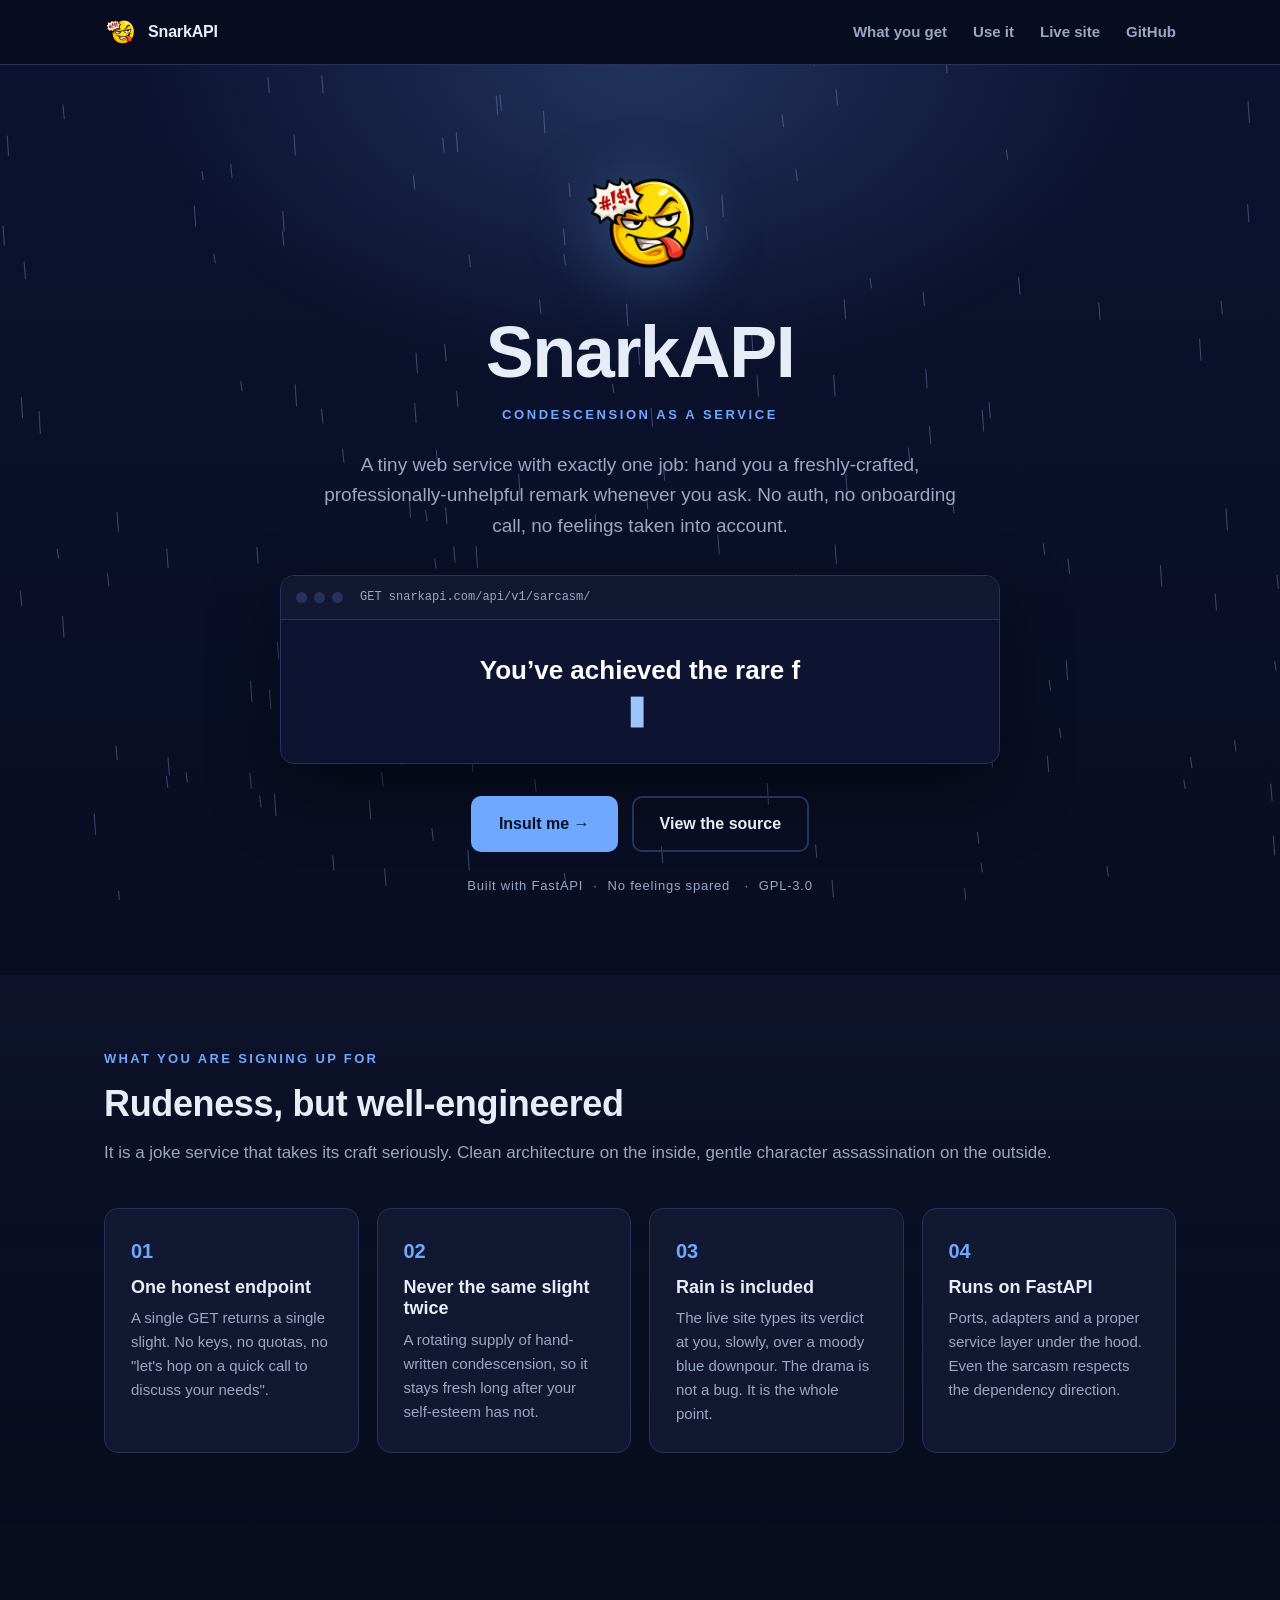
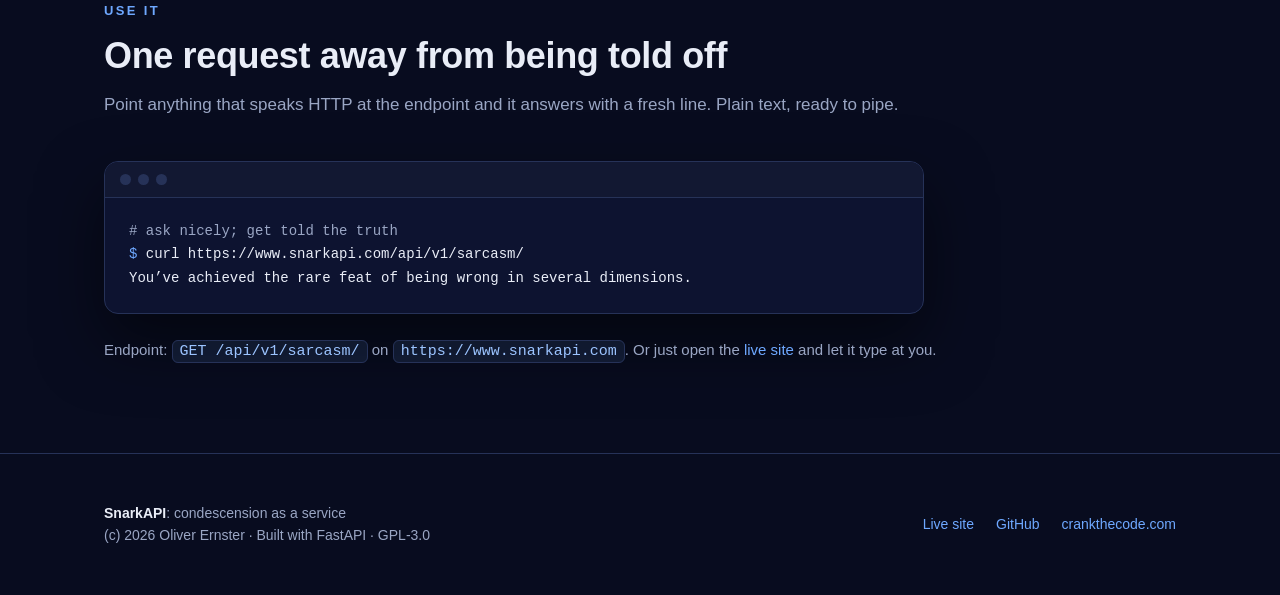
==== docs/index.html @ 436721bc "Support gh pages." ====
<!DOCTYPE html>
<html lang="en">
<head>
<meta charset="utf-8">
<meta name="viewport" content="width=device-width, initial-scale=1">
<title>SnarkAPI: professional-grade condescension, on demand</title>
<meta name="description" content="SnarkAPI is a tiny FastAPI service that hands you a freshly-crafted sarcastic remark on request. One endpoint, no auth, no feelings spared.">
<meta name="keywords" content="SnarkAPI, sarcasm API, snark, FastAPI, developer humour, quotes API, Oliver Ernster">
<meta name="author" content="Oliver Ernster">
<meta name="robots" content="index, follow">
<meta name="theme-color" content="#080c1f">
<link rel="canonical" href="https://oernster.github.io/snark-as-a-service/">
<meta property="og:type" content="website">
<meta property="og:site_name" content="SnarkAPI">
<meta property="og:title" content="SnarkAPI: condescension as a service">
<meta property="og:description" content="A tiny FastAPI service that hands you a freshly-crafted sarcastic remark on request. One endpoint, no auth, no feelings spared.">
<meta property="og:url" content="https://oernster.github.io/snark-as-a-service/">
<meta property="og:image" content="https://oernster.github.io/snark-as-a-service/assets/snarkapi.png">
<meta property="og:image:alt" content="The SnarkAPI mascot: an unimpressed face mid-eye-roll">
<meta name="twitter:card" content="summary">
<meta name="twitter:title" content="SnarkAPI: condescension as a service">
<meta name="twitter:description" content="A tiny FastAPI service that hands you a freshly-crafted sarcastic remark on request.">
<meta name="twitter:image" content="https://oernster.github.io/snark-as-a-service/assets/snarkapi.png">
<link rel="icon" type="image/png" href="assets/snarkapi.png">
<link rel="stylesheet" href="styles.css">
<script type="application/ld+json">{"@context":"https://schema.org","@type":"WebApplication","name":"SnarkAPI","applicationCategory":"DeveloperApplication","operatingSystem":"Any","description":"A tiny FastAPI service that returns a freshly-crafted sarcastic remark on request.","url":"https://www.snarkapi.com/","image":"https://oernster.github.io/snark-as-a-service/assets/snarkapi.png","isAccessibleForFree":true,"offers":{"@type":"Offer","price":"0","priceCurrency":"GBP"},"author":{"@type":"Person","name":"Oliver Ernster","url":"https://www.crankthecode.com/"},"license":"https://www.gnu.org/licenses/gpl-3.0.html"}</script>
</head>
<body>
<canvas id="rain" aria-hidden="true"></canvas>

<header class="nav">
  <div class="container nav-inner">
    <a class="brand" href="#top">
      <img src="assets/snarkapi.png" alt="SnarkAPI icon">SnarkAPI</a>
    <nav class="nav-links">
      <a href="#what">What you get</a>
      <a href="#use">Use it</a>
      <a href="https://www.snarkapi.com/">Live site</a>
      <a href="https://github.com/oernster/snark-as-a-service">GitHub</a>
    </nav>
  </div>
</header>

<main id="top">
  <section class="hero">
    <div class="container">
      <img class="logo" src="assets/snarkapi.png" alt="SnarkAPI icon">
      <h1>SnarkAPI</h1>
      <div class="tagline">Condescension as a Service</div>
      <p class="lede">A tiny web service with exactly one job: hand you a
        freshly-crafted, professionally-unhelpful remark whenever you ask.
        No auth, no onboarding call, no feelings taken into account.</p>

      <div class="demo" aria-label="Live sample of the snark">
        <div class="bar">
          <i></i><i></i><i></i>
          <span class="addr">GET snarkapi.com/api/v1/sarcasm/</span>
        </div>
        <div class="screen" id="demo-screen" aria-live="polite"></div>
      </div>

      <div class="cta">
        <a class="btn btn-primary" href="https://www.snarkapi.com/">Insult me &rarr;</a>
        <a class="btn btn-ghost" href="https://github.com/oernster/snark-as-a-service">View the source</a>
      </div>
      <div class="badges">
        <span>Built with FastAPI</span>·<span>No feelings spared</span>
        ·<span>GPL-3.0</span>
      </div>
    </div>
  </section>

  <section id="what" class="alt">
    <div class="container">
      <div class="eyebrow">What you are signing up for</div>
      <h2 class="section-title">Rudeness, but well-engineered</h2>
      <p class="section-sub">It is a joke service that takes its craft
        seriously. Clean architecture on the inside, gentle character
        assassination on the outside.</p>
      <div class="features">
        <div class="feature">
          <div class="fnum">01</div>
          <h3>One honest endpoint</h3>
          <p>A single GET returns a single slight. No keys, no quotas, no
            "let's hop on a quick call to discuss your needs".</p>
        </div>
        <div class="feature">
          <div class="fnum">02</div>
          <h3>Never the same slight twice</h3>
          <p>A rotating supply of hand-written condescension, so it stays
            fresh long after your self-esteem has not.</p>
        </div>
        <div class="feature">
          <div class="fnum">03</div>
          <h3>Rain is included</h3>
          <p>The live site types its verdict at you, slowly, over a moody
            blue downpour. The drama is not a bug. It is the whole point.</p>
        </div>
        <div class="feature">
          <div class="fnum">04</div>
          <h3>Runs on FastAPI</h3>
          <p>Ports, adapters and a proper service layer under the hood.
            Even the sarcasm respects the dependency direction.</p>
        </div>
      </div>
    </div>
  </section>

  <section id="use">
    <div class="container">
      <div class="eyebrow">Use it</div>
      <h2 class="section-title">One request away from being told off</h2>
      <p class="section-sub">Point anything that speaks HTTP at the endpoint
        and it answers with a fresh line. Plain text, ready to pipe.</p>
      <div class="terminal">
        <div class="bar"><i></i><i></i><i></i></div>
        <pre><span class="cmt"># ask nicely; get told the truth</span>
<span class="prompt">$</span> curl https://www.snarkapi.com/api/v1/sarcasm/
You&#8217;ve achieved the rare feat of being wrong in several dimensions.</pre>
      </div>
      <p class="endpoint">Endpoint: <code>GET /api/v1/sarcasm/</code> on
        <code>https://www.snarkapi.com</code>. Or just open the
        <a href="https://www.snarkapi.com/">live site</a> and let it type at you.</p>
    </div>
  </section>
</main>

<footer>
  <div class="container footer-inner">
    <div>
      <strong>SnarkAPI</strong>: condescension as a service<br>
      (c) 2026 Oliver Ernster · Built with FastAPI · GPL-3.0
    </div>
    <div class="footer-links">
      <a href="https://www.snarkapi.com/">Live site</a>
      <a href="https://github.com/oernster/snark-as-a-service">GitHub</a>
      <a href="https://www.crankthecode.com/">crankthecode.com</a>
    </div>
  </div>
</footer>

<script>
  // Demo typewriter: cycles a few sample lines to show what the live site does.
  // These are sample lines for the landing only; the real supply lives in the
  // service. Type -> hold -> wipe -> next, forever.
  (() => {
    const screen = document.getElementById('demo-screen')
    if (!screen) return

    const SAMPLES = [
      'You’ve achieved the rare feat of being wrong in several dimensions.',
      'You treat regression like a form of nostalgia.',
      'You scale systems like someone rearranging saltshakers.',
      'Your DR strategy involves hope and hard drives from 2012.',
      'Your app has unlimited potential. Unfortunately, it is mostly theoretical.',
    ]
    const TYPE_MS = 55
    const DELETE_MS = 26
    const HOLD_MS = 2600
    const GAP_MS = 500

    const textNode = document.createTextNode('')
    const caret = document.createElement('span')
    caret.className = 'caret'
    caret.setAttribute('aria-hidden', 'true')
    caret.textContent = '▋'
    screen.appendChild(textNode)
    screen.appendChild(caret)

    let idx = 0
    let i = 0
    let phase = 'typing'
    const current = () => SAMPLES[idx % SAMPLES.length]

    function tick() {
      const text = current()
      if (phase === 'typing') {
        i += 1
        textNode.nodeValue = text.slice(0, i)
        if (i >= text.length) { phase = 'holding'; setTimeout(tick, HOLD_MS) }
        else setTimeout(tick, TYPE_MS)
      } else if (phase === 'holding') {
        phase = 'deleting'; setTimeout(tick, DELETE_MS)
      } else {
        i -= 1
        textNode.nodeValue = text.slice(0, Math.max(i, 0))
        if (i <= 0) { idx += 1; i = 0; phase = 'typing'; setTimeout(tick, GAP_MS) }
        else setTimeout(tick, DELETE_MS)
      }
    }
    setTimeout(tick, GAP_MS)
  })()
</script>

<script>
  // Subtle canvas rain, echoing the live site. Pauses when the tab is hidden.
  (() => {
    const canvas = document.getElementById('rain')
    if (!canvas) return
    const ctx = canvas.getContext('2d')

    const DROP_COUNT = 150
    const MIN_LENGTH = 8
    const MAX_LENGTH = 22
    const MIN_SPEED = 4
    const MAX_SPEED = 12
    const SLANT = 1.3
    const LINE_WIDTH = 1.1
    const DROP_COLOR =
      getComputedStyle(document.documentElement)
        .getPropertyValue('--rain')
        .trim() || 'rgba(174, 194, 255, 0.5)'

    let width = 0
    let height = 0
    let drops = []
    const rand = (min, max) => min + Math.random() * (max - min)
    const makeDrop = () => ({
      x: Math.random() * width,
      y: Math.random() * height,
      len: rand(MIN_LENGTH, MAX_LENGTH),
      speed: rand(MIN_SPEED, MAX_SPEED),
    })

    function resize() {
      const dpr = window.devicePixelRatio || 1
      width = canvas.clientWidth
      height = canvas.clientHeight
      canvas.width = width * dpr
      canvas.height = height * dpr
      ctx.setTransform(dpr, 0, 0, dpr, 0, 0)
      drops = Array.from({ length: DROP_COUNT }, makeDrop)
    }

    function frame() {
      ctx.clearRect(0, 0, width, height)
      ctx.strokeStyle = DROP_COLOR
      ctx.lineWidth = LINE_WIDTH
      ctx.lineCap = 'round'
      for (const d of drops) {
        ctx.beginPath()
        ctx.moveTo(d.x, d.y)
        ctx.lineTo(d.x + SLANT, d.y + d.len)
        ctx.stroke()
        d.x += SLANT * (d.speed / MAX_SPEED)
        d.y += d.speed
        if (d.y > height) { d.y = -d.len; d.x = Math.random() * width }
      }
      requestAnimationFrame(frame)
    }

    window.addEventListener('resize', resize)
    resize()
    requestAnimationFrame(frame)
  })()
</script>
</body>
</html>
---- docs/styles.css ----
/* SnarkAPI GitHub Pages site. Dark, royal-blue, loosely echoing the
   Fulcrum / Meridian / ClearBudget landing language, with the app's own
   rain + typewriter personality. */
:root {
  --bg: #080c1f;
  --surface: #121832;
  --raised: #0d1330;
  --border: #263258;
  --text: #e9edf7;
  --muted: #9aa6c4;
  --accent: #6ea8ff;
  --accent-bright: #9cc4ff;
  --rain: rgba(174, 194, 255, 0.5);
  --maxw: 1120px;
  --radius: 14px;
  --font: -apple-system, BlinkMacSystemFont, "Segoe UI", Roboto, Inter,
    "Helvetica Neue", Arial, sans-serif;
  --mono: "SFMono-Regular", ui-monospace, "Cascadia Code", "Fira Code",
    Consolas, "Liberation Mono", Menlo, monospace;
}
* { box-sizing: border-box; }
html { scroll-behavior: smooth; }
body {
  margin: 0;
  background: linear-gradient(180deg, #0c1330 0%, var(--bg) 55%);
  color: var(--text);
  font-family: var(--font);
  line-height: 1.6;
  -webkit-font-smoothing: antialiased;
}

/* Rain canvas: fixed behind everything, never intercepts clicks. */
#rain {
  position: fixed;
  inset: 0;
  width: 100%;
  height: 100%;
  z-index: 0;
  pointer-events: none;
  opacity: 0.6;
}
body > *:not(#rain) { position: relative; z-index: 1; }

a { color: var(--accent); text-decoration: none; }
a:hover { color: var(--accent-bright); }
h1, h2, h3, h4 { line-height: 1.2; }
.container { max-width: var(--maxw); margin: 0 auto; padding: 0 24px; }

header.nav {
  position: sticky;
  top: 0;
  z-index: 10;
  background: rgba(8, 12, 31, 0.82);
  backdrop-filter: blur(10px);
  border-bottom: 1px solid var(--border);
}
.nav-inner {
  display: flex;
  align-items: center;
  justify-content: space-between;
  height: 64px;
}
.brand {
  display: flex;
  align-items: center;
  gap: 12px;
  font-weight: 800;
  color: var(--text);
  letter-spacing: -0.01em;
}
.brand img { width: 32px; height: 32px; }
.nav-links { display: flex; gap: 26px; align-items: center; }
.nav-links a { color: var(--muted); font-weight: 600; font-size: 15px; }
.nav-links a:hover { color: var(--accent-bright); }

.hero {
  position: relative;
  text-align: center;
  padding: 100px 0 78px;
  overflow: hidden;
}
.hero::before {
  content: "";
  position: absolute;
  inset: 0;
  background: radial-gradient(
    58% 50% at 50% 0,
    rgba(110, 168, 255, 0.22),
    transparent 70%
  );
  pointer-events: none;
}
.hero .logo {
  width: 116px;
  height: 116px;
  margin-bottom: 20px;
  filter: drop-shadow(0 10px 34px rgba(110, 168, 255, 0.35));
}
.hero h1 {
  font-size: clamp(42px, 7vw, 72px);
  margin: 0;
  letter-spacing: -0.02em;
}
.tagline {
  color: var(--accent);
  font-weight: 700;
  letter-spacing: 0.2em;
  text-transform: uppercase;
  font-size: 13px;
  margin-top: 10px;
}
.lede {
  max-width: 660px;
  margin: 24px auto 0;
  color: var(--muted);
  font-size: 19px;
}

/* Live demo "screen" in the hero: shows the typewriter effect off the API. */
.demo {
  max-width: 720px;
  margin: 34px auto 0;
  background: var(--raised);
  border: 1px solid var(--border);
  border-radius: var(--radius);
  box-shadow: 0 28px 64px rgba(0, 0, 0, 0.5);
  overflow: hidden;
}
.demo .bar {
  display: flex;
  gap: 7px;
  align-items: center;
  padding: 12px 15px;
  border-bottom: 1px solid var(--border);
  background: var(--surface);
}
.demo .bar i {
  width: 11px;
  height: 11px;
  border-radius: 50%;
  background: var(--border);
}
.demo .bar .addr {
  margin-left: 10px;
  color: var(--muted);
  font-family: var(--mono);
  font-size: 12px;
}
.demo .screen {
  min-height: 130px;
  display: grid;
  place-items: center;
  padding: 30px 26px;
  text-align: center;
  font-weight: 800;
  font-size: clamp(18px, 2.6vw, 26px);
  color: #fff;
}
.caret {
  display: inline-block;
  margin-left: 0.06em;
  font-weight: 400;
  color: var(--accent-bright);
  animation: caret-blink 1s steps(1, end) infinite;
}
@keyframes caret-blink {
  0%, 50% { opacity: 1; }
  50.01%, 100% { opacity: 0; }
}

.cta {
  display: flex;
  gap: 14px;
  justify-content: center;
  margin-top: 32px;
  flex-wrap: wrap;
}
.btn {
  display: inline-block;
  padding: 13px 26px;
  border-radius: 10px;
  font-weight: 700;
  border: 2px solid transparent;
  transition: 0.15s ease;
}
.btn-primary { background: var(--accent); color: #071026; }
.btn-primary:hover { background: var(--accent-bright); color: #071026; }
.btn-ghost { border-color: var(--border); color: var(--text); }
.btn-ghost:hover { border-color: var(--accent); color: var(--accent-bright); }
.badges {
  margin-top: 24px;
  color: var(--muted);
  font-size: 13px;
  letter-spacing: 0.06em;
}
.badges span { margin: 0 10px; }

section { padding: 74px 0; }
section.alt {
  background: linear-gradient(180deg, rgba(18, 24, 50, 0.5), transparent);
}
.eyebrow {
  color: var(--accent);
  font-weight: 700;
  letter-spacing: 0.18em;
  text-transform: uppercase;
  font-size: 13px;
  margin-bottom: 12px;
}
.section-title {
  font-size: clamp(28px, 4vw, 36px);
  margin: 0 0 14px;
  letter-spacing: -0.01em;
}
.section-sub {
  color: var(--muted);
  margin: 0 0 42px;
  font-size: 17px;
}

.features {
  display: grid;
  grid-template-columns: repeat(auto-fit, minmax(240px, 1fr));
  gap: 18px;
}
.feature {
  background: var(--surface);
  border: 1px solid var(--border);
  border-radius: var(--radius);
  padding: 26px;
}
.feature .fnum {
  color: var(--accent);
  font-weight: 700;
  font-size: 20px;
}
.feature h3 { margin: 10px 0 8px; font-size: 18px; }
.feature p { margin: 0; color: var(--muted); font-size: 15px; }

/* API usage: terminal frame with a request + response. */
.terminal {
  background: var(--raised);
  border: 1px solid var(--border);
  border-radius: var(--radius);
  overflow: hidden;
  box-shadow: 0 28px 64px rgba(0, 0, 0, 0.5);
  max-width: 820px;
}
.terminal .bar {
  display: flex;
  gap: 7px;
  padding: 12px 15px;
  border-bottom: 1px solid var(--border);
  background: var(--surface);
}
.terminal .bar i {
  width: 11px;
  height: 11px;
  border-radius: 50%;
  background: var(--border);
}
.terminal pre {
  margin: 0;
  padding: 22px 24px;
  font-family: var(--mono);
  font-size: 14px;
  line-height: 1.7;
  color: var(--text);
  overflow-x: auto;
}
.terminal .prompt { color: var(--accent); }
.terminal .cmt { color: var(--muted); }
.endpoint {
  margin-top: 24px;
  color: var(--muted);
  font-size: 15px;
}
.endpoint code {
  font-family: var(--mono);
  color: var(--accent-bright);
  background: rgba(110, 168, 255, 0.1);
  border: 1px solid var(--border);
  border-radius: 6px;
  padding: 2px 7px;
}

footer {
  border-top: 1px solid var(--border);
  padding: 48px 0;
  color: var(--muted);
  font-size: 14px;
}
.footer-inner {
  display: flex;
  justify-content: space-between;
  gap: 24px;
  flex-wrap: wrap;
  align-items: center;
}
.footer-inner strong { color: var(--text); }
.footer-links { display: flex; gap: 22px; flex-wrap: wrap; }

@media (max-width: 640px) {
  .nav-links { gap: 16px; }
  .nav-links a:nth-child(1),
  .nav-links a:nth-child(2) { display: none; }
}
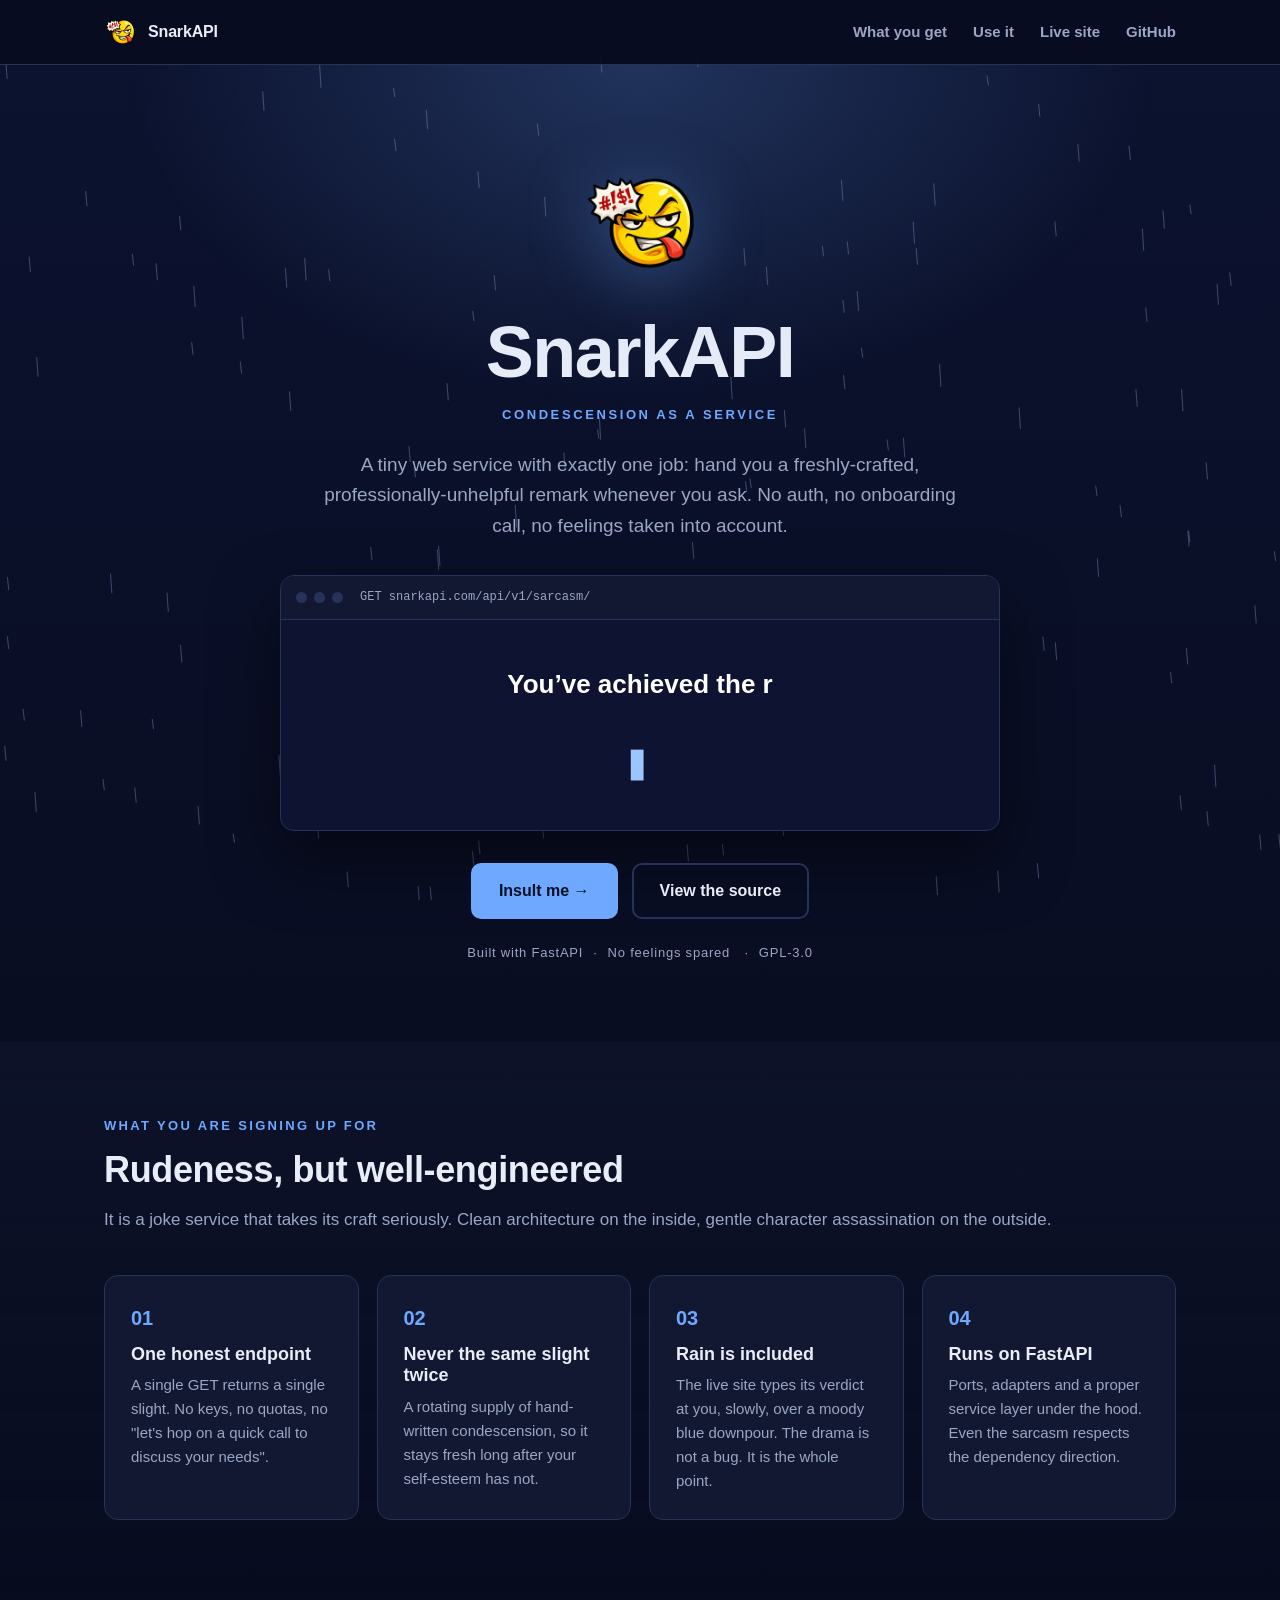
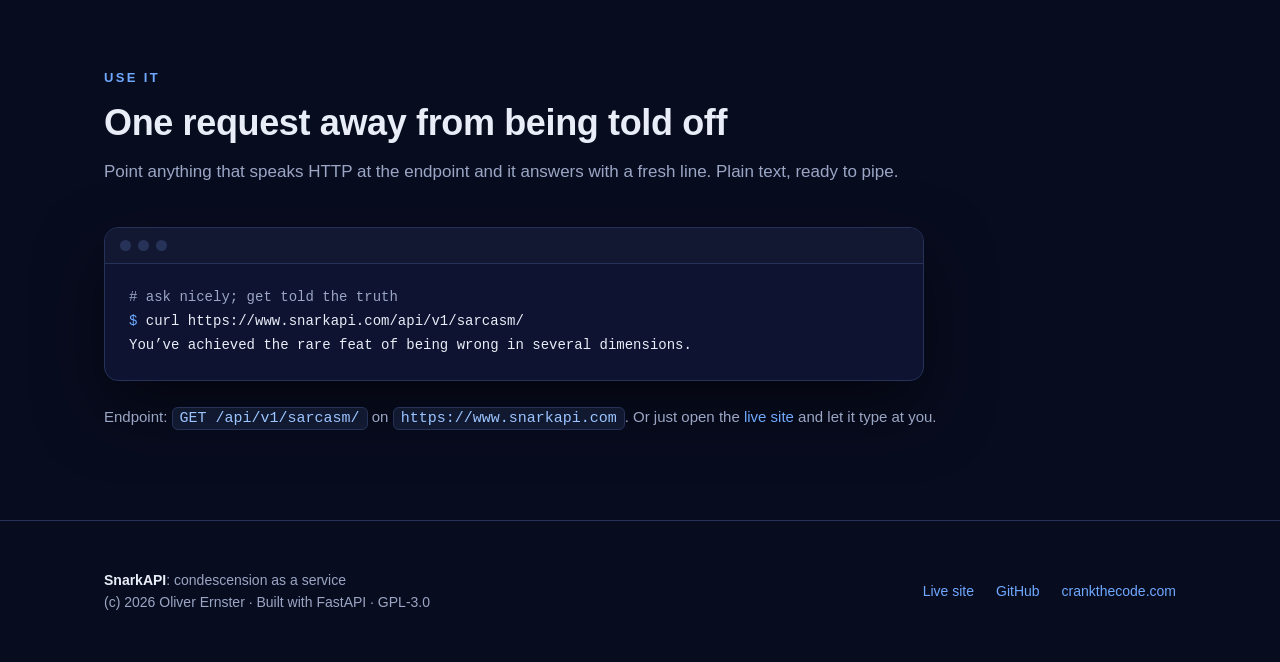
==== commit 36a4dba6: "SEO: migrate site URLs to ernster.dev" ====
--- a/docs/index.html
+++ b/docs/index.html
@@ -9,21 +9,21 @@
 <meta name="author" content="Oliver Ernster">
 <meta name="robots" content="index, follow">
 <meta name="theme-color" content="#080c1f">
-<link rel="canonical" href="https://oernster.github.io/snark-as-a-service/">
+<link rel="canonical" href="https://ernster.dev/snark-as-a-service/">
 <meta property="og:type" content="website">
 <meta property="og:site_name" content="SnarkAPI">
 <meta property="og:title" content="SnarkAPI: condescension as a service">
 <meta property="og:description" content="A tiny FastAPI service that hands you a freshly-crafted sarcastic remark on request. One endpoint, no auth, no feelings spared.">
-<meta property="og:url" content="https://oernster.github.io/snark-as-a-service/">
-<meta property="og:image" content="https://oernster.github.io/snark-as-a-service/assets/snarkapi.png">
+<meta property="og:url" content="https://ernster.dev/snark-as-a-service/">
+<meta property="og:image" content="https://ernster.dev/snark-as-a-service/assets/snarkapi.png">
 <meta property="og:image:alt" content="The SnarkAPI mascot: an unimpressed face mid-eye-roll">
 <meta name="twitter:card" content="summary">
 <meta name="twitter:title" content="SnarkAPI: condescension as a service">
 <meta name="twitter:description" content="A tiny FastAPI service that hands you a freshly-crafted sarcastic remark on request.">
-<meta name="twitter:image" content="https://oernster.github.io/snark-as-a-service/assets/snarkapi.png">
+<meta name="twitter:image" content="https://ernster.dev/snark-as-a-service/assets/snarkapi.png">
 <link rel="icon" type="image/png" href="assets/snarkapi.png">
 <link rel="stylesheet" href="styles.css">
-<script type="application/ld+json">{"@context":"https://schema.org","@type":"WebApplication","name":"SnarkAPI","applicationCategory":"DeveloperApplication","operatingSystem":"Any","description":"A tiny FastAPI service that returns a freshly-crafted sarcastic remark on request.","url":"https://www.snarkapi.com/","image":"https://oernster.github.io/snark-as-a-service/assets/snarkapi.png","isAccessibleForFree":true,"offers":{"@type":"Offer","price":"0","priceCurrency":"GBP"},"author":{"@type":"Person","name":"Oliver Ernster","url":"https://www.crankthecode.com/"},"license":"https://www.gnu.org/licenses/gpl-3.0.html"}</script>
+<script type="application/ld+json">{"@context":"https://schema.org","@type":"WebApplication","name":"SnarkAPI","applicationCategory":"DeveloperApplication","operatingSystem":"Any","description":"A tiny FastAPI service that returns a freshly-crafted sarcastic remark on request.","url":"https://www.snarkapi.com/","image":"https://ernster.dev/snark-as-a-service/assets/snarkapi.png","isAccessibleForFree":true,"offers":{"@type":"Offer","price":"0","priceCurrency":"GBP"},"author":{"@type":"Person","name":"Oliver Ernster","url":"https://www.crankthecode.com/"},"license":"https://www.gnu.org/licenses/gpl-3.0.html"}</script>
 </head>
 <body>
 <canvas id="rain" aria-hidden="true"></canvas>
--- a/docs/styles.css
+++ b/docs/styles.css
@@ -147,14 +147,18 @@
   font-size: 12px;
 }
 .demo .screen {
-  min-height: 130px;
+  /* Fixed height so the box never grows/shrinks as lines are typed and wiped,
+     which would otherwise reflow the whole page. Tall enough for the longest
+     sample (up to three wrapped lines); text stays vertically centred. */
+  height: 210px;
   display: grid;
   place-items: center;
-  padding: 30px 26px;
+  padding: 24px 26px;
   text-align: center;
   font-weight: 800;
   font-size: clamp(18px, 2.6vw, 26px);
   color: #fff;
+  overflow: hidden;
 }
 .caret {
   display: inline-block;
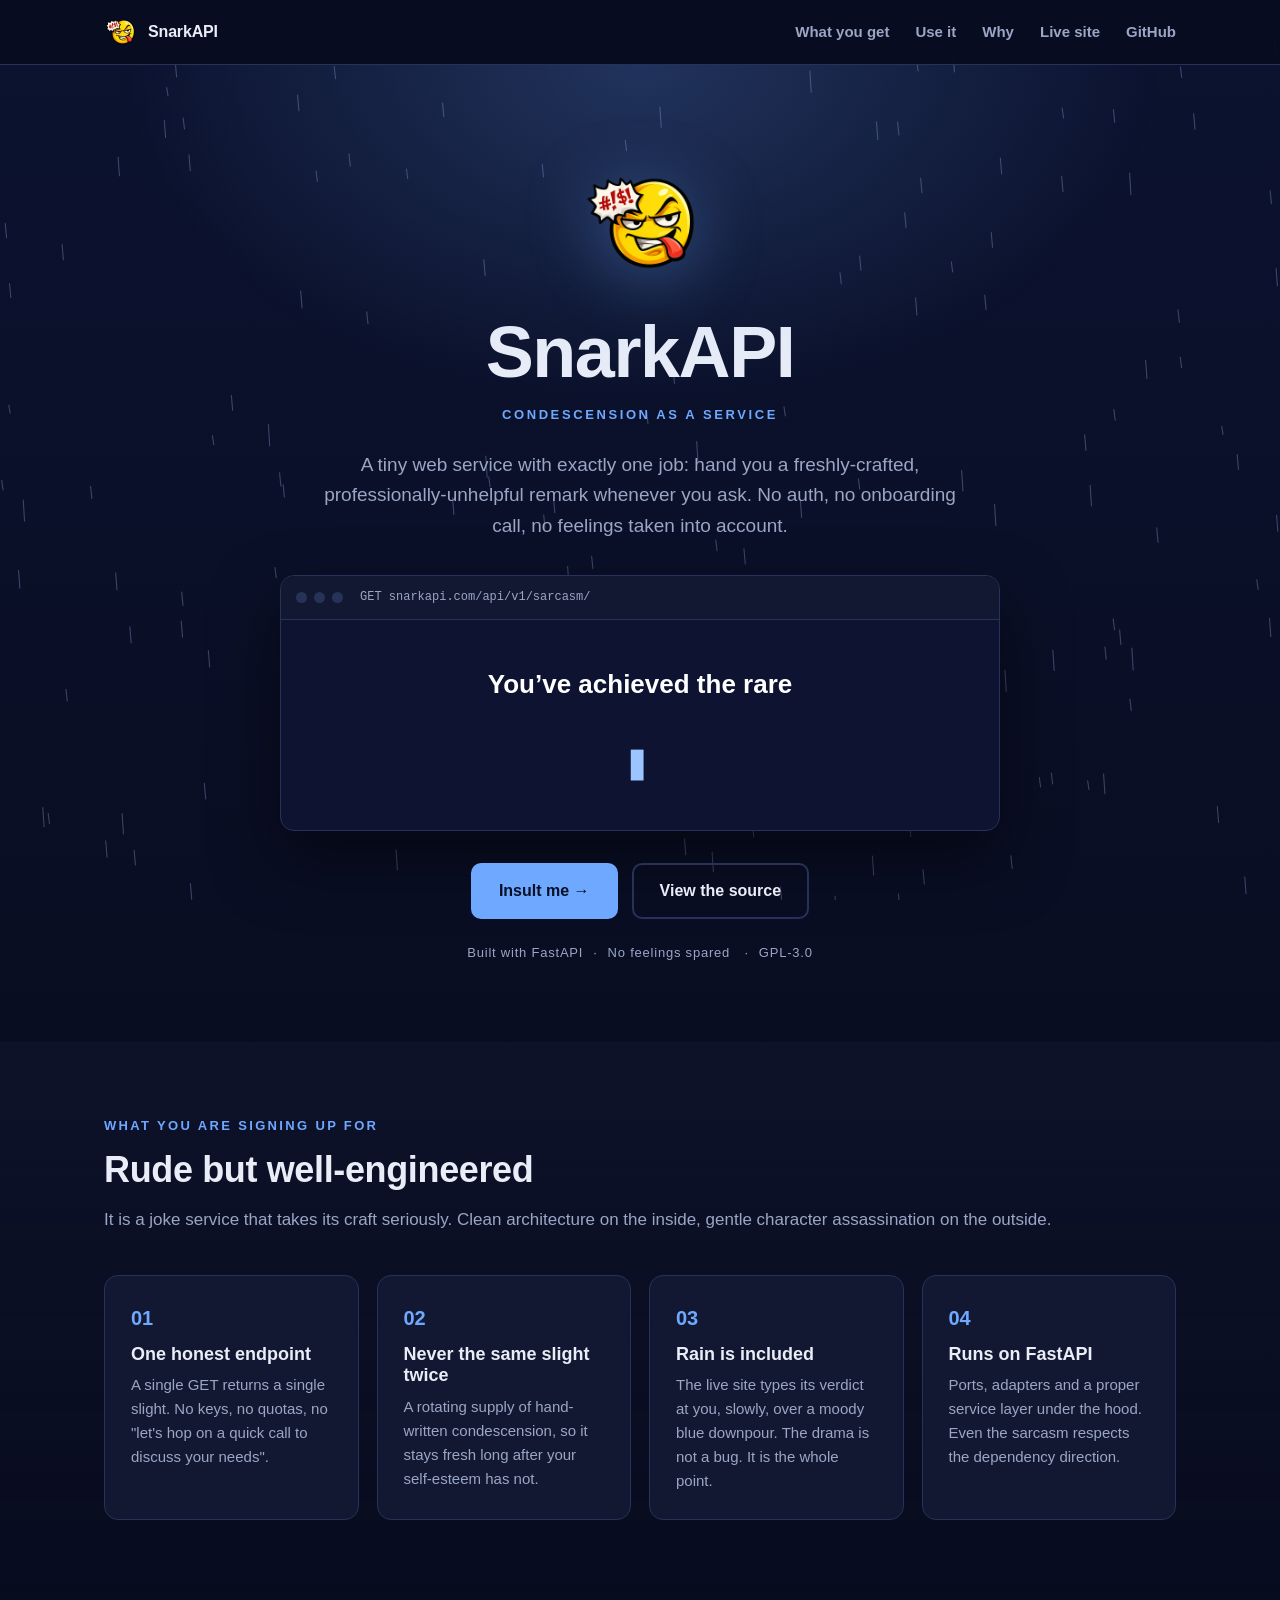
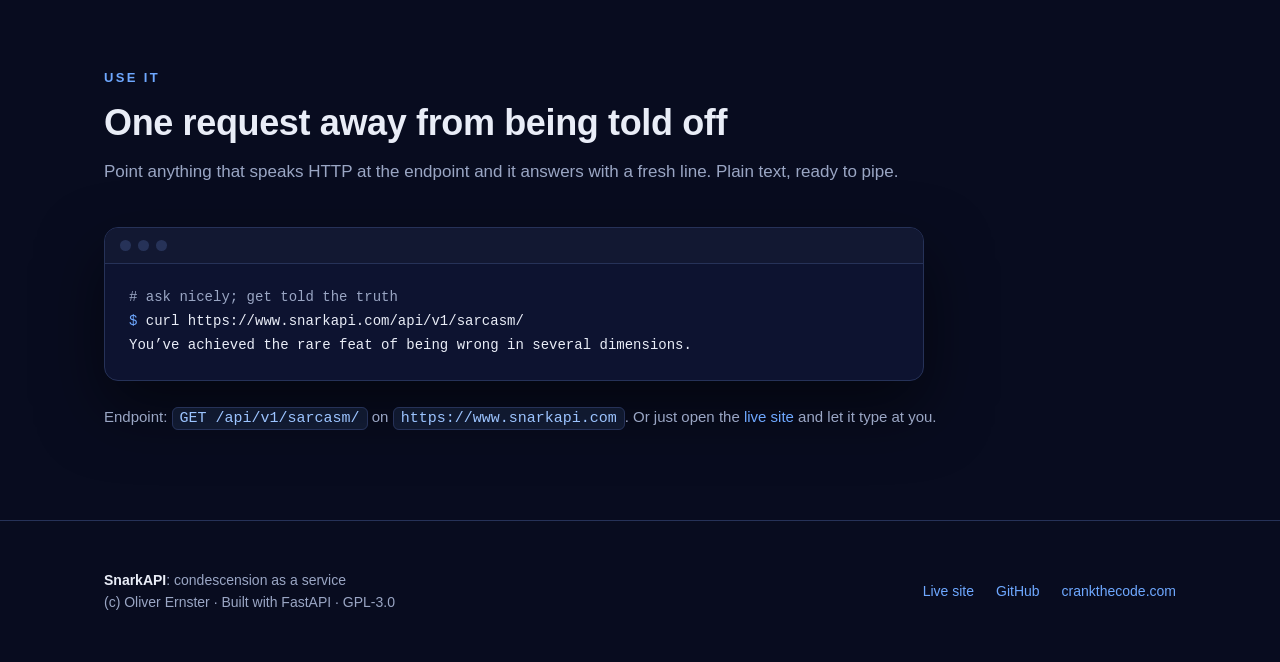
==== commit 78acca61: "Add why page and nav entry, purge punctuation and footer year" ====
--- a/docs/index.html
+++ b/docs/index.html
@@ -35,6 +35,7 @@
     <nav class="nav-links">
       <a href="#what">What you get</a>
       <a href="#use">Use it</a>
+      <a href="why.html">Why</a>
       <a href="https://www.snarkapi.com/">Live site</a>
       <a href="https://github.com/oernster/snark-as-a-service">GitHub</a>
     </nav>
@@ -73,7 +74,7 @@
   <section id="what" class="alt">
     <div class="container">
       <div class="eyebrow">What you are signing up for</div>
-      <h2 class="section-title">Rudeness, but well-engineered</h2>
+      <h2 class="section-title">Rude but well-engineered</h2>
       <p class="section-sub">It is a joke service that takes its craft
         seriously. Clean architecture on the inside, gentle character
         assassination on the outside.</p>
@@ -129,7 +130,7 @@
   <div class="container footer-inner">
     <div>
       <strong>SnarkAPI</strong>: condescension as a service<br>
-      (c) 2026 Oliver Ernster · Built with FastAPI · GPL-3.0
+      (c) Oliver Ernster · Built with FastAPI · GPL-3.0
     </div>
     <div class="footer-links">
       <a href="https://www.snarkapi.com/">Live site</a>
--- a/docs/styles.css
+++ b/docs/styles.css
@@ -221,6 +221,13 @@
   margin: 0 0 42px;
   font-size: 17px;
 }
+.prose p {
+  color: var(--muted);
+  font-size: 16.5px;
+  max-width: 760px;
+  margin: 0 0 18px;
+}
+.prose p:last-child { margin-bottom: 0; }
 
 .features {
   display: grid;
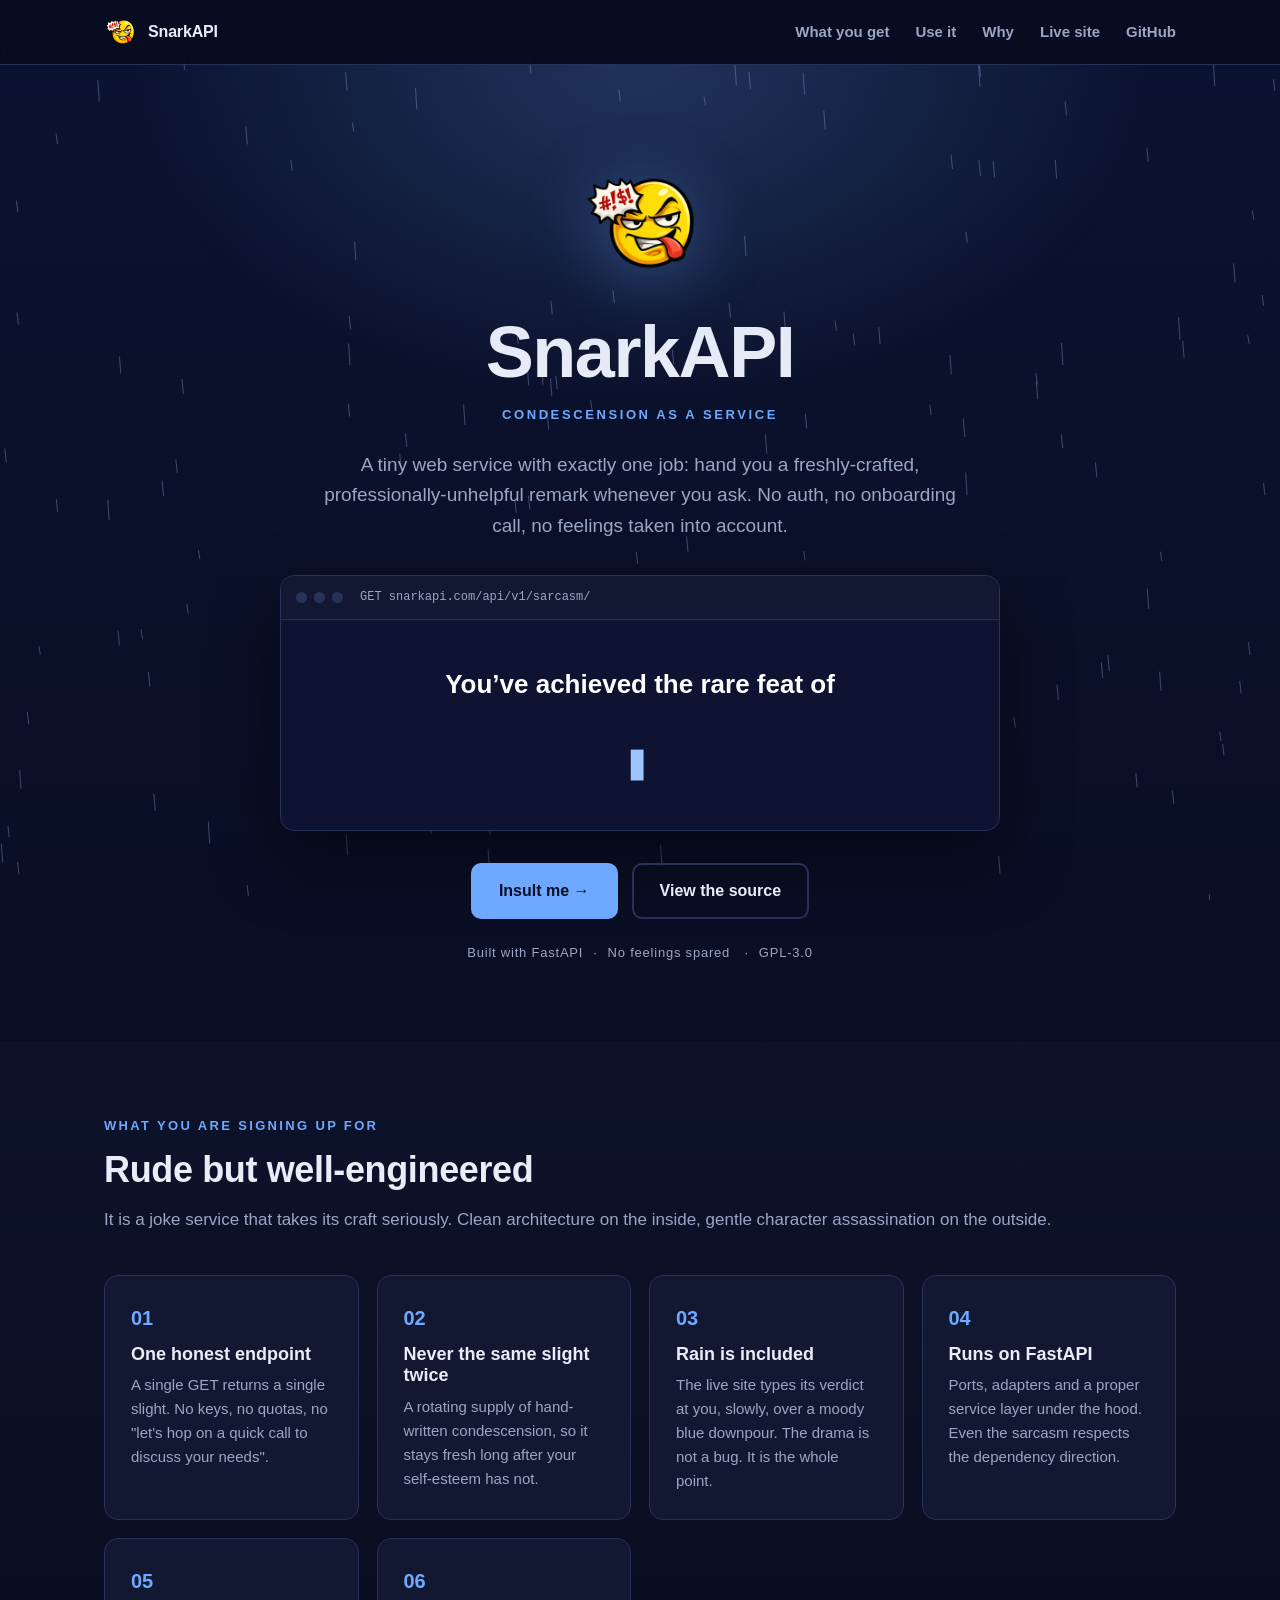
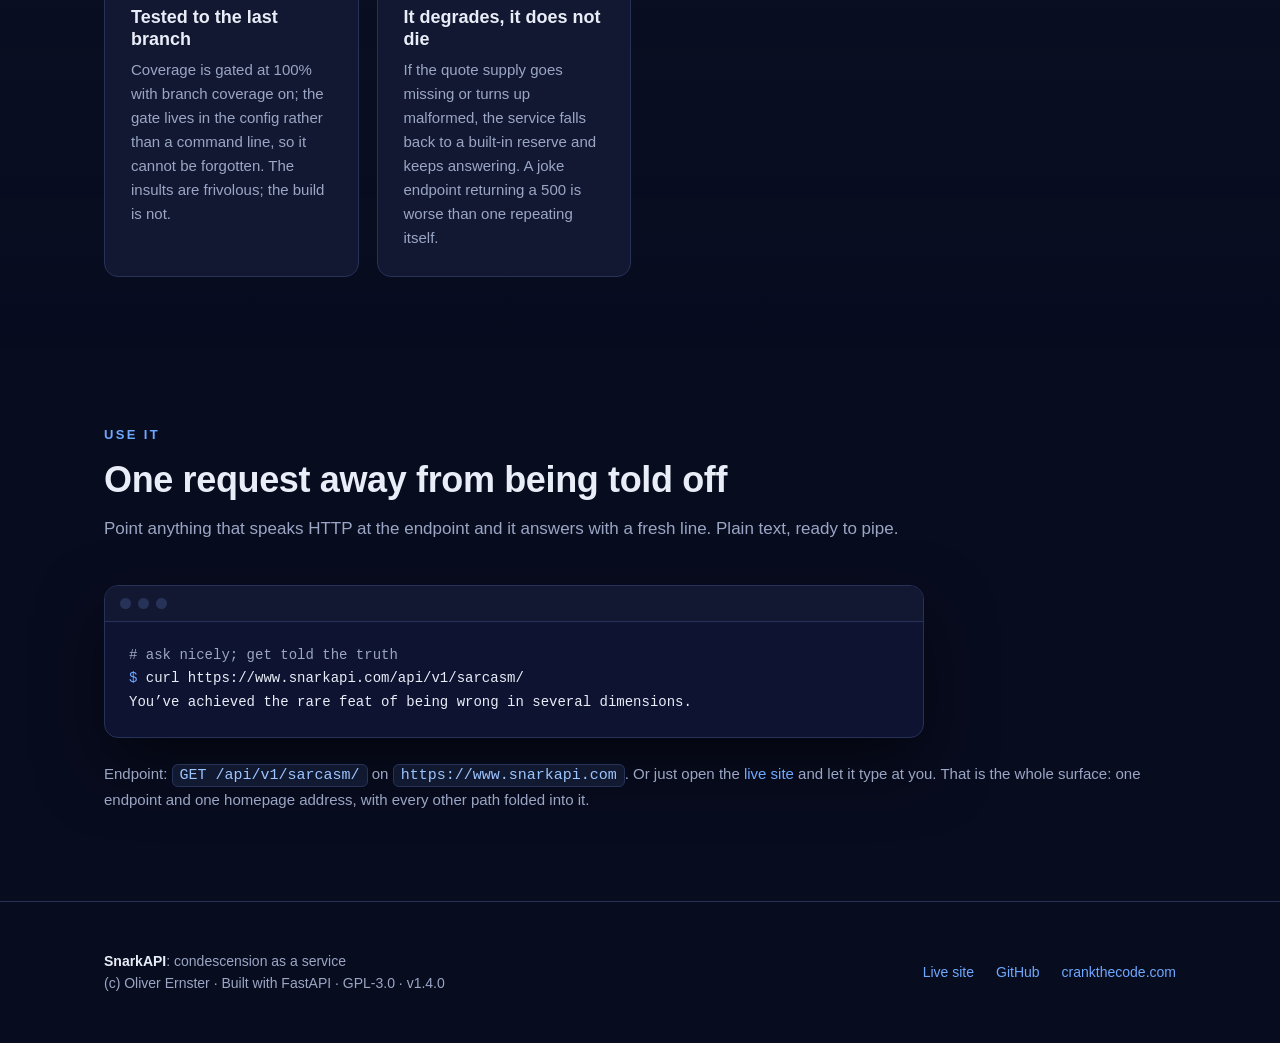
==== commit 241e7196: "Give the service a single source of truth for its version VERSION at the root, read by app/version.p" ====
--- a/docs/index.html
+++ b/docs/index.html
@@ -103,6 +103,20 @@
           <p>Ports, adapters and a proper service layer under the hood.
             Even the sarcasm respects the dependency direction.</p>
         </div>
+        <div class="feature">
+          <div class="fnum">05</div>
+          <h3>Tested to the last branch</h3>
+          <p>Coverage is gated at 100% with branch coverage on; the gate lives
+            in the config rather than a command line, so it cannot be
+            forgotten. The insults are frivolous; the build is not.</p>
+        </div>
+        <div class="feature">
+          <div class="fnum">06</div>
+          <h3>It degrades, it does not die</h3>
+          <p>If the quote supply goes missing or turns up malformed, the
+            service falls back to a built-in reserve and keeps answering. A
+            joke endpoint returning a 500 is worse than one repeating itself.</p>
+        </div>
       </div>
     </div>
   </section>
@@ -121,7 +135,9 @@
       </div>
       <p class="endpoint">Endpoint: <code>GET /api/v1/sarcasm/</code> on
         <code>https://www.snarkapi.com</code>. Or just open the
-        <a href="https://www.snarkapi.com/">live site</a> and let it type at you.</p>
+        <a href="https://www.snarkapi.com/">live site</a> and let it type at you.
+        That is the whole surface: one endpoint and one homepage address, with
+        every other path folded into it.</p>
     </div>
   </section>
 </main>
@@ -130,7 +146,8 @@
   <div class="container footer-inner">
     <div>
       <strong>SnarkAPI</strong>: condescension as a service<br>
-      (c) Oliver Ernster · Built with FastAPI · GPL-3.0
+      (c) Oliver Ernster · Built with FastAPI · GPL-3.0 ·
+      v<!--VERSION-->1.4.0<!--/VERSION-->
     </div>
     <div class="footer-links">
       <a href="https://www.snarkapi.com/">Live site</a>
@@ -152,7 +169,7 @@
       'You’ve achieved the rare feat of being wrong in several dimensions.',
       'You treat regression like a form of nostalgia.',
       'You scale systems like someone rearranging saltshakers.',
-      'Your DR strategy involves hope and hard drives from 2012.',
+      'Your DR strategy involves hope and hard drives older than the intern.',
       'Your app has unlimited potential. Unfortunately, it is mostly theoretical.',
     ]
     const TYPE_MS = 55
